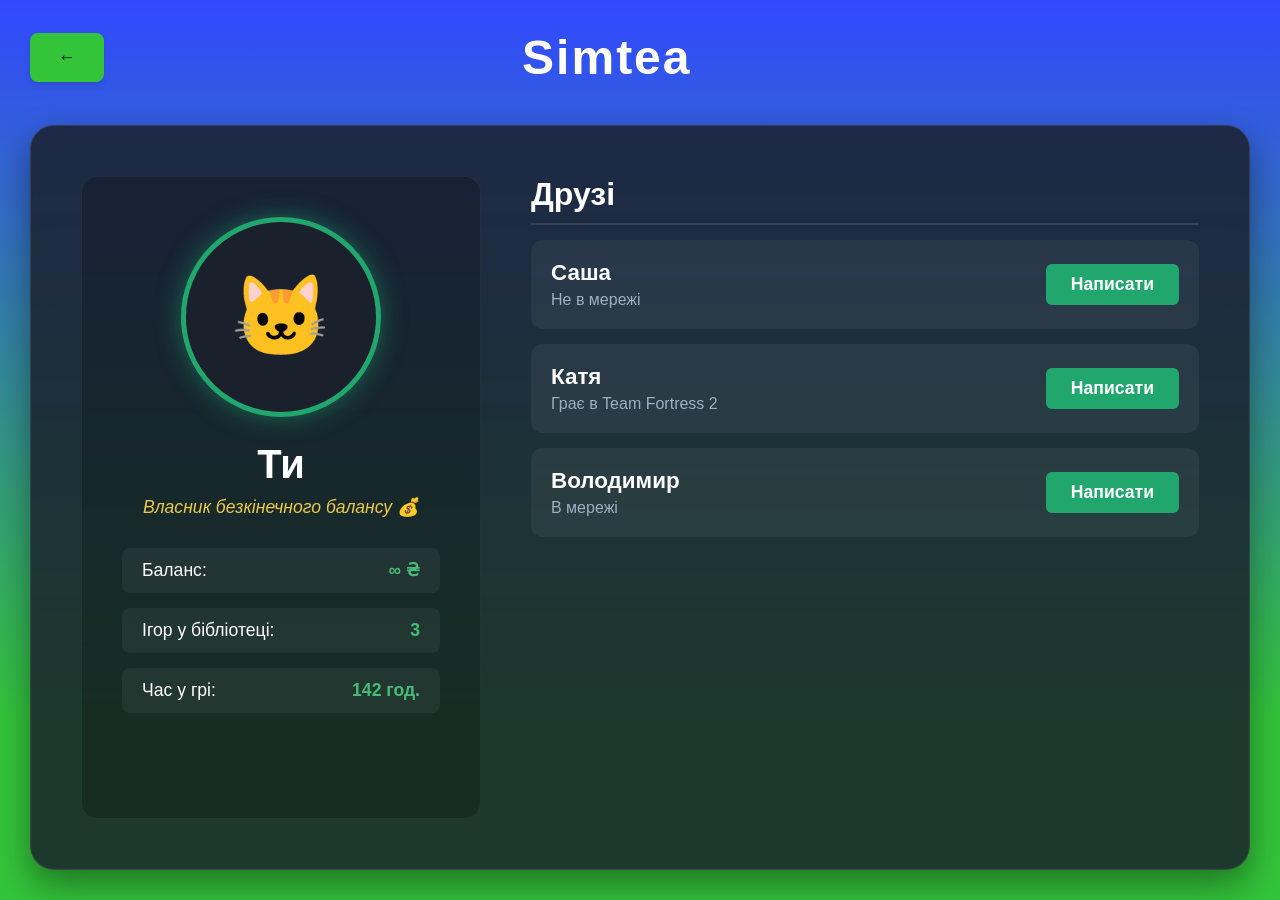
==== acaunt.html @ ca0ed220 "Add files via upload" ====
<!DOCTYPE html>
<html lang="uk">
<head>
    <meta charset="UTF-8">
    <meta name="viewport" content="width=device-width, initial-scale=1.0">
    <title>Профіль</title>
    <style>
        * {
            margin: 0;
            padding: 0;
            box-sizing: border-box;
            font-family: 'Segoe UI', Tahoma, Geneva, Verdana, sans-serif;
        }

        body {
              background: linear-gradient(to top, #33c43a 20%, #3248FF 100%);
        min-height: 100vh;
            color: white;
            display: flex;
            flex-direction: column;
            align-items: center;
            padding: 30px;
        }

        .header {
            width: 100%;
            max-width: 1600px;
            display: flex;
            justify-content: space-between;
            align-items: center;
            margin-bottom: 40px;
        }

        .back-btn {
            background-color: #33c43a;
            color: #000000;
            border: none;
            padding: 14px 28px;
            border-radius: 8px;
            font-size: 1.1rem;
            font-weight: bold;
            cursor: pointer;
            text-decoration: none;
            box-shadow: 0 4px 6px rgba(0,0,0,0.1);
            transition: transform 0.2s;
        }

        .back-btn:hover {
            transform: scale(1.05);
        }

        .logo-container {
            text-align: center;
        }

        .logo-title {
            font-size: 3rem;
            font-weight: 900;
            letter-spacing: 2px;
        }

        .logo-sub {
            font-size: 1rem;
            letter-spacing: 4px;
            text-transform: uppercase;
            opacity: 0.9;
        }

        .profile-container {
            background-color: rgba(26, 32, 44, 0.85);
            border-radius: 24px;
            padding: 50px;
            max-width: 1600px;
            width: 100%;
            flex-grow: 1;
            display: flex;
            gap: 50px;
            box-shadow: 0 15px 35px rgba(0,0,0,0.4);
            border: 1px solid rgba(255, 255, 255, 0.1);
            backdrop-filter: blur(10px);
        }

        .profile-sidebar {
            flex: 1;
            max-width: 400px;
            display: flex;
            flex-direction: column;
            align-items: center;
            background-color: rgba(0, 0, 0, 0.2);
            padding: 40px;
            border-radius: 16px;
            border: 1px solid rgba(255, 255, 255, 0.05);
        }

        .avatar-container {
            width: 200px;
            height: 200px;
            border-radius: 50%;
            border: 5px solid #21a76e;
            box-shadow: 0 0 25px rgba(33, 167, 110, 0.5);
            margin-bottom: 25px;
            overflow: hidden;
            background-color: #1a202c;
            display: flex;
            justify-content: center;
            align-items: center;
            font-size: 5rem;
        }

        .username {
            font-size: 2.5rem;
            font-weight: bold;
            margin-bottom: 10px;
            text-align: center;
        }

        .status {
            font-size: 1.1rem;
            color: #ecc94b;
            margin-bottom: 30px;
            text-align: center;
            font-style: italic;
        }

        .stats-box {
            width: 100%;
            display: flex;
            flex-direction: column;
            gap: 15px;
        }

        .stat-item {
            display: flex;
            justify-content: space-between;
            padding: 12px 20px;
            background-color: rgba(255, 255, 255, 0.05);
            border-radius: 8px;
            font-size: 1.1rem;
        }

        .stat-val {
            font-weight: bold;
            color: #48bb78;
        }

        .profile-content {
            flex: 2;
            display: flex;
            flex-direction: column;
            gap: 30px;
        }

        .section-title {
            font-size: 2rem;
            font-weight: bold;
            border-bottom: 2px solid rgba(255, 255, 255, 0.1);
            padding-bottom: 10px;
            margin-bottom: 15px;
        }

        .games-list {
            display: flex;
            flex-direction: column;
            gap: 15px;
        }

        .game-item {
            display: flex;
            align-items: center;
            justify-content: space-between;
            background-color: rgba(255, 255, 255, 0.05);
            padding: 20px;
            border-radius: 12px;
            transition: transform 0.2s;
        }

        .game-item:hover {
            transform: translateX(5px);
            background-color: rgba(255, 255, 255, 0.08);
        }

        .game-info {
            display: flex;
            flex-direction: column;
            gap: 5px;
        }

        .game-name {
            font-size: 1.4rem;
            font-weight: bold;
        }

        .game-meta {
            font-size: 1rem;
            color: #a0aec0;
        }

        .play-btn {
            background-color: #21a76e;
            color: white;
            border: none;
            padding: 10px 25px;
            border-radius: 6px;
            font-size: 1.1rem;
            font-weight: bold;
            cursor: pointer;
            transition: background 0.2s;
        }

        .play-btn:hover {
            background-color: #1c8e5c;
        }
    </style>
</head>
<body>

    <div class="header">
        <a href="index.html" class="back-btn">←</a>
        <div class="logo-container">
            <div class="logo-title">Simtea</span></div>
        </div>
        <div style="width: 140px;"></div>
    </div>

    <div class="profile-container">
        <div class="profile-sidebar">
            <div class="avatar-container">🐱</div>
            <div class="username">Ти</div>
            <div class="status">Власник безкінечного балансу 💰</div>
            
            <div class="stats-box">
                <div class="stat-item">
                    <span>Баланс:</span>
                    <span class="stat-val">∞ ₴</span>
                </div>
                <div class="stat-item">
                    <span>Ігор у бібліотеці:</span>
                    <span class="stat-val">3</span>
                </div>
                <div class="stat-item">
                    <span>Час у грі:</span>
                    <span class="stat-val">142 год.</span>
                </div>
            </div>
        </div>

        <div class="profile-content">
            <div>
                <div class="section-title">Друзі</div>
                <div class="games-list">
                    <div class="game-item">
                        <div class="game-info">
                            <div class="game-name">Саша</div>
                            <div class="game-meta">Не в мережі</div>
                        </div>
                        <button class="play-btn">Написати</button>
                    </div>
                    <div class="game-item">
                        <div class="game-info">
                            <div class="game-name">Катя</div>
                            <div class="game-meta">Грає в Team Fortress 2</div>
                        </div>
                        <button class="play-btn">Написати</button>
                    </div>
                    <div class="game-item">
                        <div class="game-info">
                            <div class="game-name">Володимир</div>
                            <div class="game-meta">В мережі</div>
                        </div>
                        <button class="play-btn">Написати</button>
                    </div>
                </div>
            </div>
        </div>
    </div>

</body>
</html>
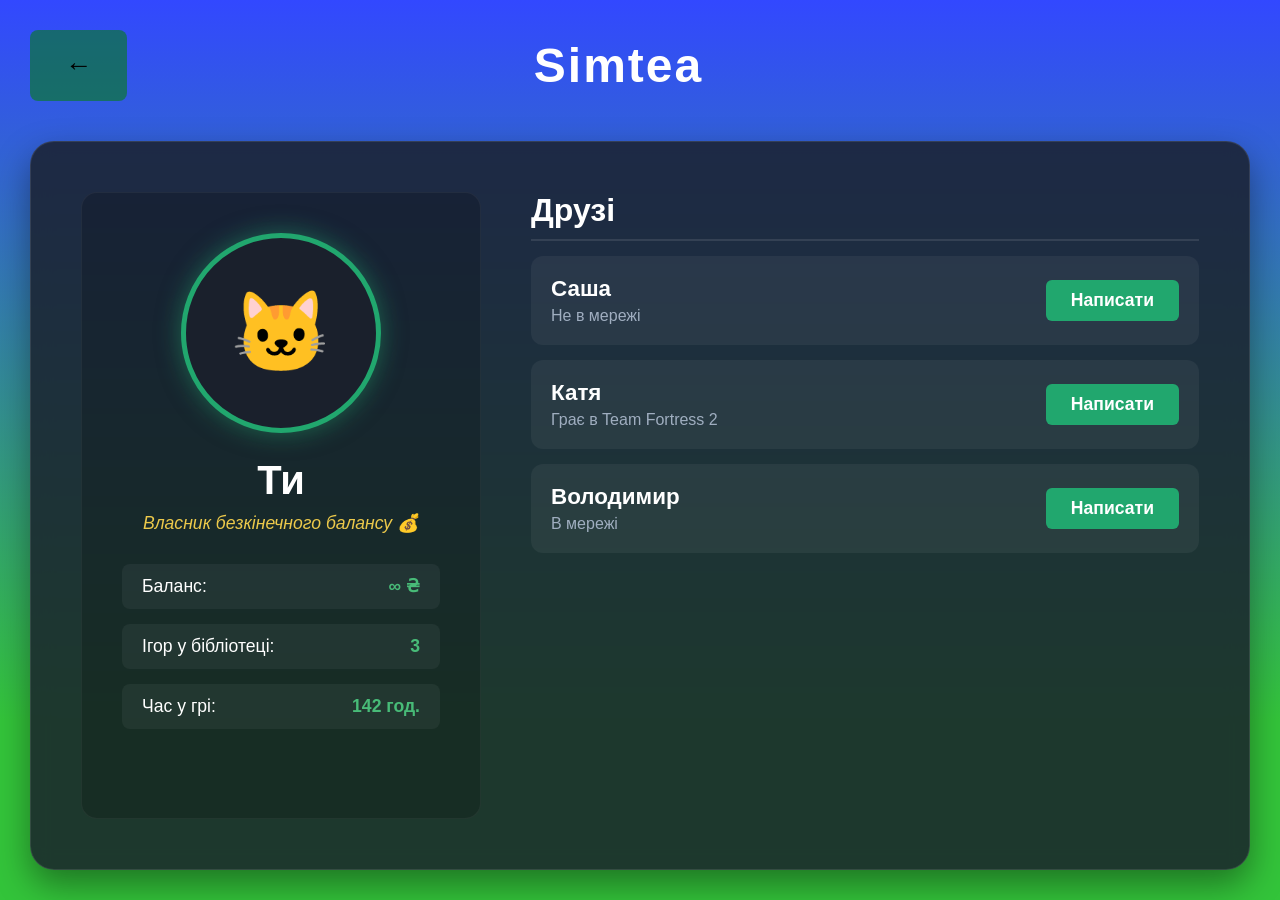
==== commit f0bdcb08: "Update acaunt.html" ====
--- a/acaunt.html
+++ b/acaunt.html
@@ -210,16 +210,96 @@
         .play-btn:hover {
             background-color: #1c8e5c;
         }
+
+        @media (max-width: 768px) {
+            body {
+                padding: 15px;
+            }
+
+            .header {
+                flex-direction: column-reverse; 
+                gap: 15px;
+                margin-bottom: 25px;
+            }
+
+            .back-btn {
+                width: 100%;
+                text-align: center;
+                padding: 12px;
+            }
+
+            .logo-title {
+                font-size: 2.2rem;
+            }
+
+            .profile-container {
+                flex-direction: column; 
+                gap: 30px;
+                padding: 20px;
+                border-radius: 16px;
+            }
+
+            .profile-sidebar {
+                max-width: 100%;
+                padding: 20px;
+            }
+
+            .avatar-container {
+                width: 150px;
+                height: 150px;
+                font-size: 4rem;
+            }
+
+            .username {
+                font-size: 2rem;
+            }
+
+            .section-title {
+                font-size: 1.6rem;
+                text-align: center;
+            }
+
+            .game-item {
+                flex-direction: column; 
+                gap: 15px;
+                text-align: center;
+                padding: 15px;
+            }
+
+
+            .play-btn {
+                width: 100%; 
+            }
+   
+        }
+                       .purple-button {
+        text-decoration: none;
+        color: black;
+        padding: 20px 35px;
+        background-color: rgba(0, 128, 0, 0.541);
+        border-radius: 8px;
+        transition: all 0.4s;
+        display: inline-block;
+        font-size: 27px;
+      }
+      .purple-button:hover {
+        background-color: #36a73d;
+      }
+        div42{
+            position: absolute;
+            top: 20px;
+            left: 20px;
+        }
     </style>
 </head>
 <body>
 
     <div class="header">
-        <a href="index.html" class="back-btn">←</a>
+        <a href="index.html" class="purple-button">←</a>
         <div class="logo-container">
-            <div class="logo-title">Simtea</span></div>
+            <div class="logo-title">Simtea</div>
         </div>
-        <div style="width: 140px;"></div>
+        <div style="width: 140px;" class="desktop-spacer"></div>
     </div>
 
     <div class="profile-container">
@@ -275,4 +355,4 @@
     </div>
 
 </body>
-</html>+</html>
